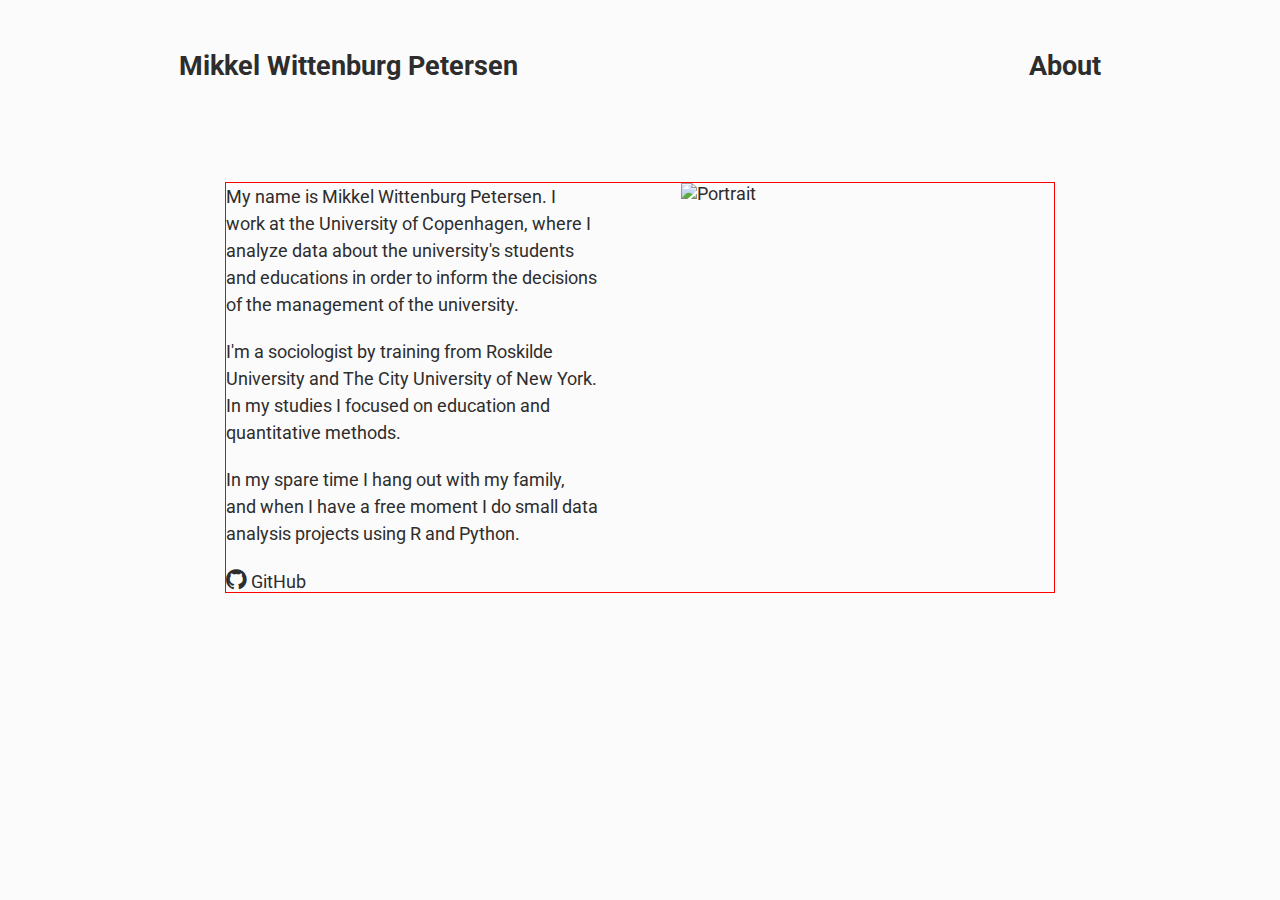
==== about.html @ 1ff6dd7b "changed column width in about page" ====
<!DOCTYPE html>
<html lang="en" dir="ltr">

  <head>
    <meta charset="utf-8">
    <meta name='viewport'
          content='width=device-width, initial-scale=1.0, maximum-scale=1.0' />
    <title>Mikkel Wittenburg Petersen</title>
    <link rel="preconnect" href="https://fonts.gstatic.com">
    <link href="https://fonts.googleapis.com/css2?family=Roboto:ital,wght@0,300;0,700;1,300&display=swap" rel="stylesheet">
    <link rel='stylesheet' href='styles/style.css'/>
    <link rel="stylesheet" href="https://cdnjs.cloudflare.com/ajax/libs/font-awesome/4.7.0/css/font-awesome.min.css">
  </head>

  <body>

    <div class="page">

      <div class="main-content">

        <header>
          <a href="index.html"><h1>Mikkel Wittenburg Petersen</h1></a>
          <a href="about.html"><h1>About</h1></a>
        </header>

        <div class="about-section">

          <div class="about-container">

            <img src="images/portrait.jpg" class="portrait" alt="Portrait">

            <div class="about-text">

              <p>
                My name is Mikkel Wittenburg Petersen. I work at the University of Copenhagen, where I
                analyze data about the university's students and educations in order to
                inform the decisions of the management of the university.
              </p>

              <p>
                I'm a sociologist by training from Roskilde University and The City University of New York.
                In my studies I focused on education and quantitative methods.
              </p>

              <p>
                In my spare time I hang out with my family, and when I have a free moment I
                do small data analysis projects using R and Python.
              </p>

              <a href="https://github.com/mwpetersen">
                <i class="fa fa-github" style="font-size:24px"></i> GitHub
              </a>

            </div>

          </div>

        </div>

      </div>

    </div>

  </body>

</html>
---- styles/style.css ----
/* override default styles to a predictable value using the “universal” CSS selector (*): */
* {
  margin: 0;
  padding: 0;
  box-sizing: border-box; /* padding and border is included in the width and height properties of boxes */
}

body {
  background-color: #fbfbfb; /* almost white */
  font-family: 'Roboto', sans-serif;
  font-size: 18px;
  color: #2d2d2d; /* almost black */
}

h1 {
  font-size: 1.5em;
}

h2 {
  font-size: 1.125em;
  margin: 10px 0px 0px 0px;  /* Top  Right  Bottom  Left */
}

p {
  padding: 10px 0px; /* Vertical  Horizontal */
  line-height: 1.5em;
}

a {
  text-decoration: none;
}

a:link, a:visited {
  color: inherit;
}

a:hover {
  color: #5c5c5c; /* dark grey */
}

img {
  max-width: 100%; /* this will make sure the image is never wider than the container it is in */
  height: auto; /* this keeps the image in its original aspect ratio */
}

.page {
  display: flex;
  justify-content: center;
  margin-bottom: 100px;
}

.main-content {
  width: 95%;
  display: flex;
  flex-direction: column;
}

header {
  display: flex; /* flexbox layout mode */
  justify-content: space-between;
  width: 100%;
  padding: 50px 0px; /* Vertical  Horizontal */
  margin-bottom: 50px;
}

.projects-section {
  display: flex;
  justify-content: center;
}

.projects-container {
  width: 100%;
  display: flex;
  justify-content: space-between;
  flex-wrap: wrap;
}

.project {
  width: 100%;
  padding: 10px 0px 20px 0px; /* Top  Right  Bottom  Left */
  border-bottom: 1px solid #e9e9e9;
  margin-bottom: 30px;
}

.about-section {
  display: flex;
  justify-content: center;
}

.about-container {
  width: 100%;
  display: flex;
  justify-content: space-between;
  flex-wrap: wrap;
}

.portrait, .about-text {
  width: 100%;
}

.about-text > p:first-of-type {
  margin-top: 20px;
}

.about-text > p:last-of-type {
  margin-bottom: 10px;
}

/* Tablet Styles */
@media only screen and (min-width: 450px) and (max-width: 960px) {
  .main-content {
    width: 85%;
  }
  .projects-container {
    width: 90%;
  }
  .about-container {
    justify-content: center;
    width: 60%;
  }
}

/* Desktop Styles */
@media only screen and (min-width: 961px) {
  .main-content {
    width: 72%;
  }
  .projects-container {
    width: 90%;
  }
  .project {
    width: 45%;
  }
  .about-container {
    width: 90%;
    flex-direction: row-reverse;
    border: 1px solid red;
  }
  .portrait, .about-text {
    width: 45%
  }
  .about-text > p:first-of-type {
    margin-top: 0px;
    padding-top: 0px;
  }
}

@media only screen and (min-width: 1440px) {
  .page {
    width: 1440px;
    margin: 0 auto;
    margin-bottom: 100px;
  }
}
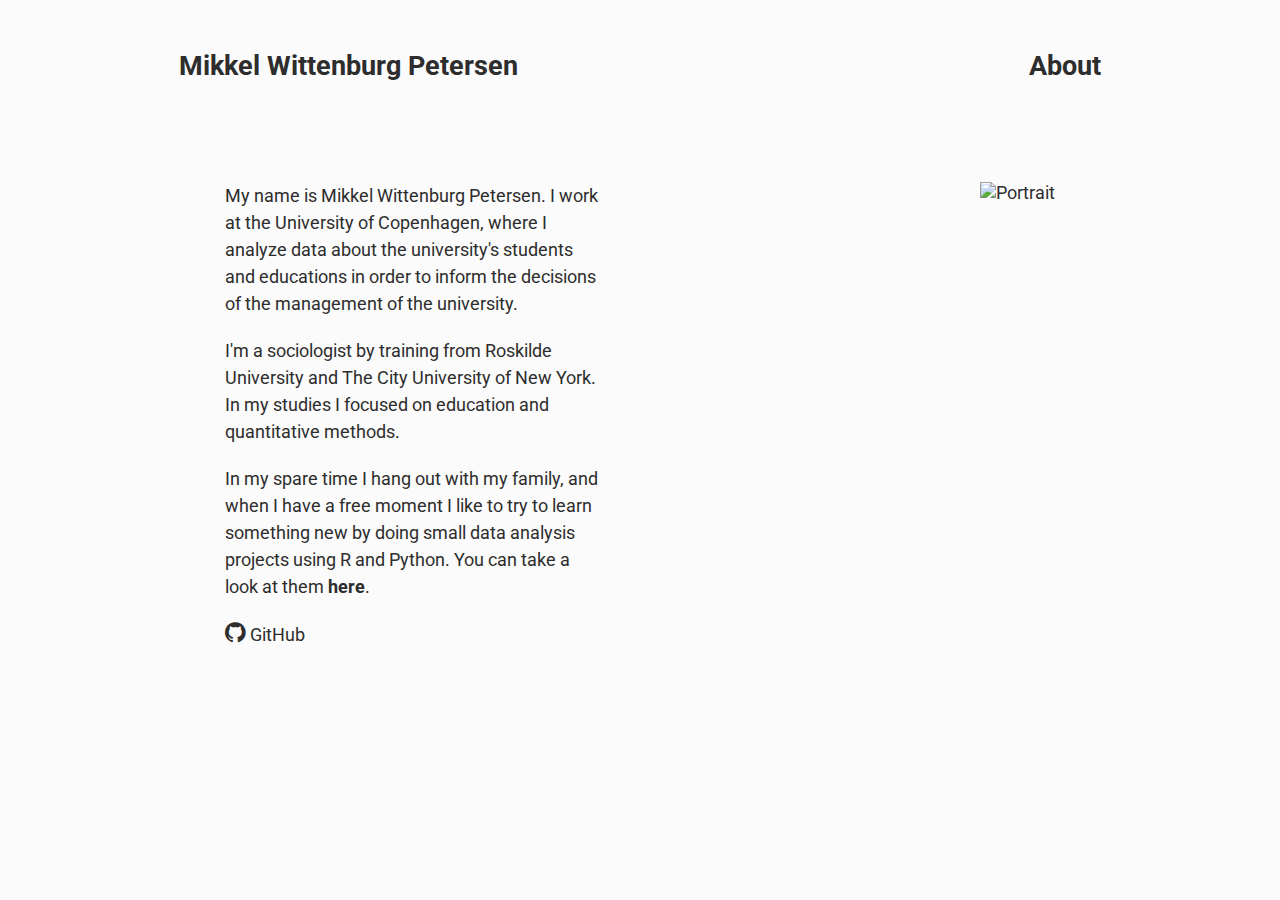
==== commit f45477d1: "added text to about" ====
--- a/about.html
+++ b/about.html
@@ -44,7 +44,8 @@
 
               <p>
                 In my spare time I hang out with my family, and when I have a free moment I
-                do small data analysis projects using R and Python.
+                like to try to learn something new by doing small data analysis projects
+                using R and Python. You can take a look at them <a href="index.html"><strong>here</strong></a>.
               </p>
 
               <a href="https://github.com/mwpetersen">
--- a/styles/style.css
+++ b/styles/style.css
@@ -92,10 +92,7 @@
   display: flex;
   justify-content: space-between;
   flex-wrap: wrap;
-}
-
-.portrait, .about-text {
-  width: 100%;
+  align-items: flex-start; /* https://stackoverflow.com/questions/57516373/image-stretching-in-flexbox-in-safari */
 }
 
 .about-text > p:first-of-type {
@@ -134,10 +131,12 @@
   .about-container {
     width: 90%;
     flex-direction: row-reverse;
-    border: 1px solid red;
   }
-  .portrait, .about-text {
-    width: 45%
+  .about-text {
+    width: 45%;
+  }
+  .portrait {
+    max-width: 45%;
   }
   .about-text > p:first-of-type {
     margin-top: 0px;
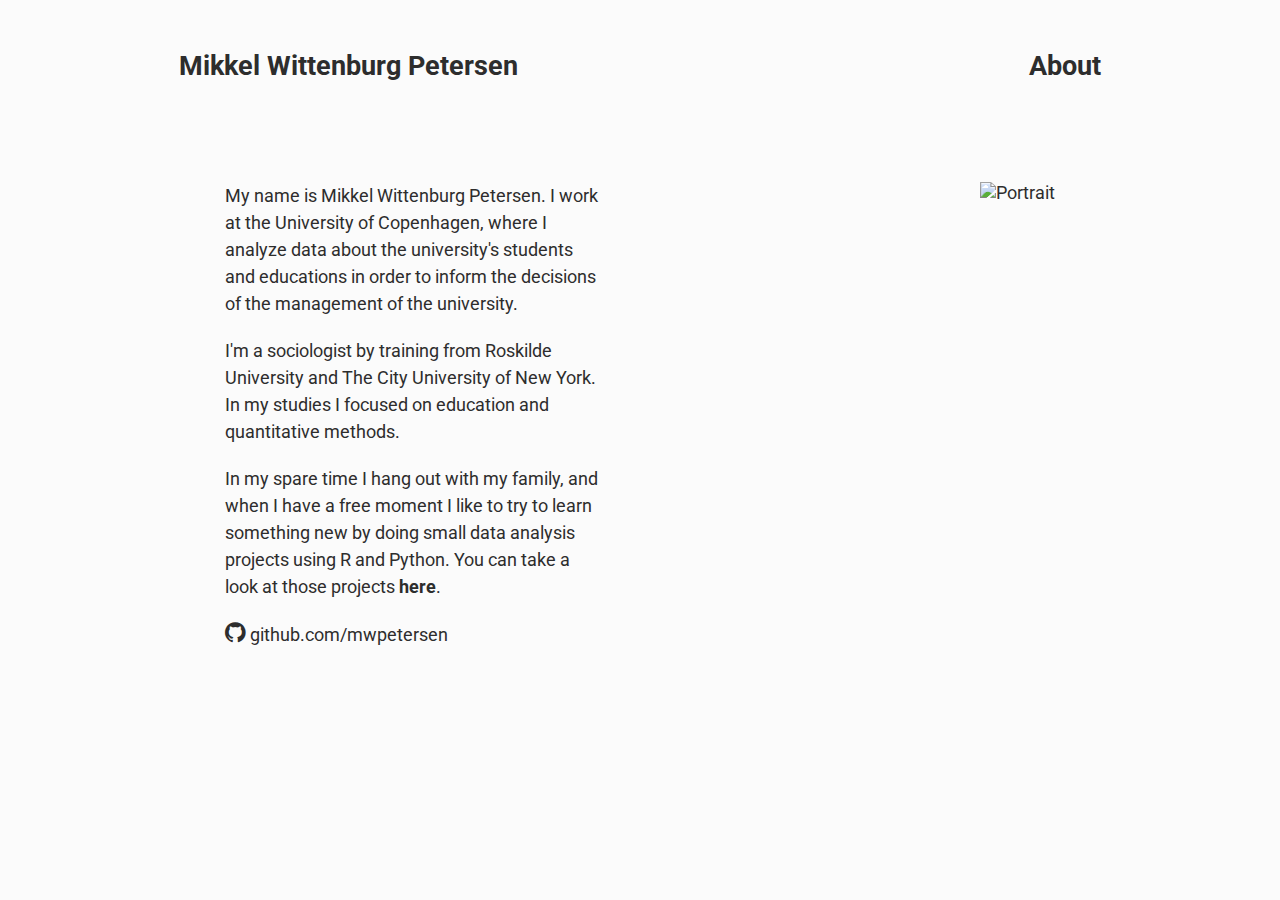
==== commit ec08d3b8: "added text to link to github" ====
--- a/about.html
+++ b/about.html
@@ -45,11 +45,11 @@
               <p>
                 In my spare time I hang out with my family, and when I have a free moment I
                 like to try to learn something new by doing small data analysis projects
-                using R and Python. You can take a look at them <a href="index.html"><strong>here</strong></a>.
+                using R and Python. You can take a look at those projects <a href="index.html"><strong>here</strong></a>.
               </p>
 
               <a href="https://github.com/mwpetersen">
-                <i class="fa fa-github" style="font-size:24px"></i> GitHub
+                <i class="fa fa-github" style="font-size:24px"></i> github.com/mwpetersen
               </a>
 
             </div>
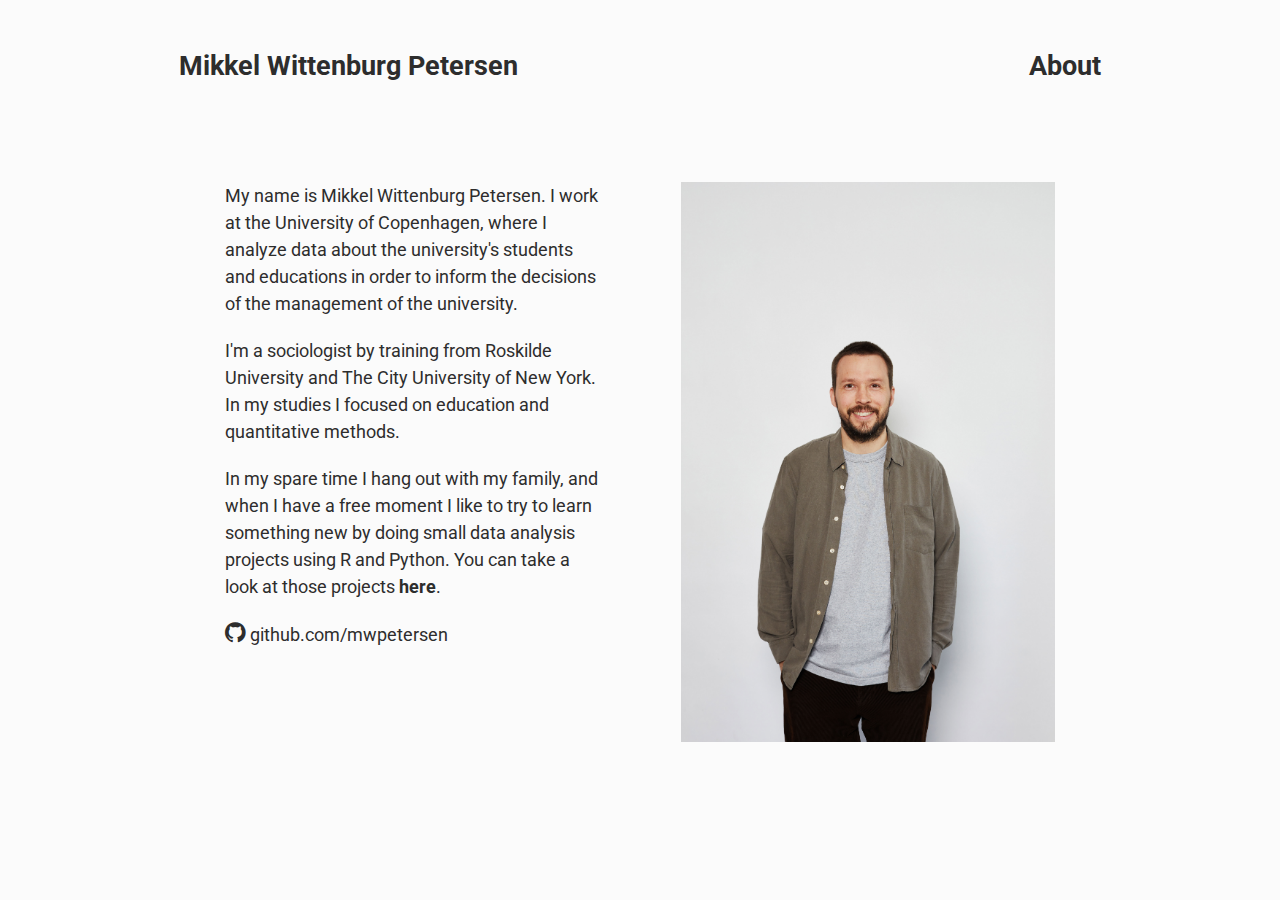
==== commit e04fdaa7: "portrait size" ====
--- a/about.html
+++ b/about.html
@@ -27,7 +27,7 @@
 
           <div class="about-container">
 
-            <img src="images/portrait.jpg" class="portrait" alt="Portrait">
+            <img src="images/mikkel-web.jpg" class="portrait" alt="Portrait">
 
             <div class="about-text">
 
@@ -45,7 +45,7 @@
               <p>
                 In my spare time I hang out with my family, and when I have a free moment I
                 like to try to learn something new by doing small data analysis projects
-                using R and Python. You can take a look at those projects <a href="index.html"><strong>here</strong></a>.
+                using R and Python. You can take a look at those projects <a href="index.html#projects-header"><strong>here</strong></a>.
               </p>
 
               <a href="https://github.com/mwpetersen">
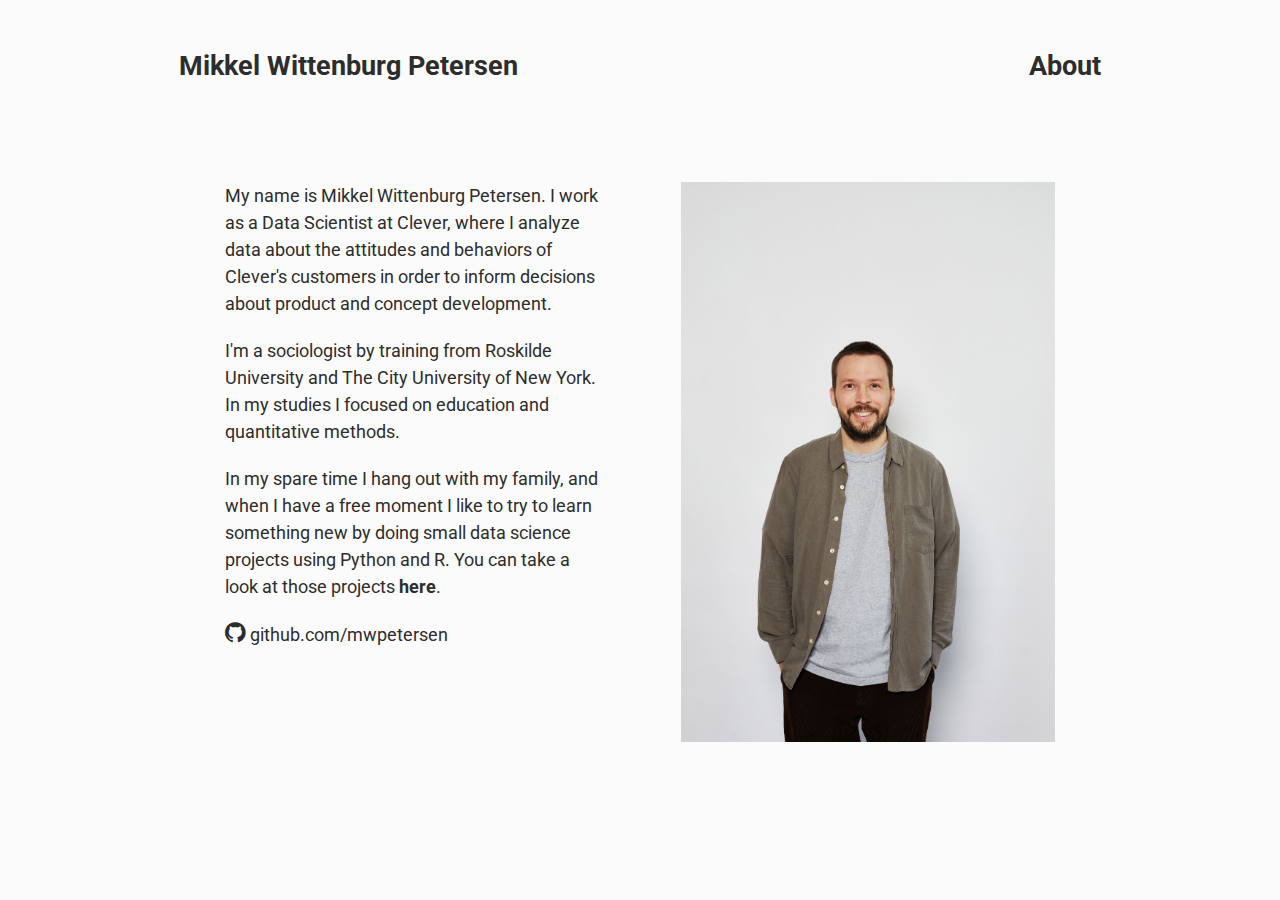
==== commit 91496de3: "Add google tag manager." ====
--- a/about.html
+++ b/about.html
@@ -32,9 +32,9 @@
             <div class="about-text">
 
               <p>
-                My name is Mikkel Wittenburg Petersen. I work at the University of Copenhagen, where I
-                analyze data about the university's students and educations in order to
-                inform the decisions of the management of the university.
+                My name is Mikkel Wittenburg Petersen. I work as a Data Scientist at Clever, where I
+                analyze data about the attitudes and behaviors of Clever's customers in order to
+                inform decisions about product and concept development.
               </p>
 
               <p>
@@ -44,8 +44,8 @@
 
               <p>
                 In my spare time I hang out with my family, and when I have a free moment I
-                like to try to learn something new by doing small data analysis projects
-                using R and Python. You can take a look at those projects <a href="index.html#projects-header"><strong>here</strong></a>.
+                like to try to learn something new by doing small data science projects
+                using Python and R. You can take a look at those projects <a href="index.html#projects-header"><strong>here</strong></a>.
               </p>
 
               <a href="https://github.com/mwpetersen">
